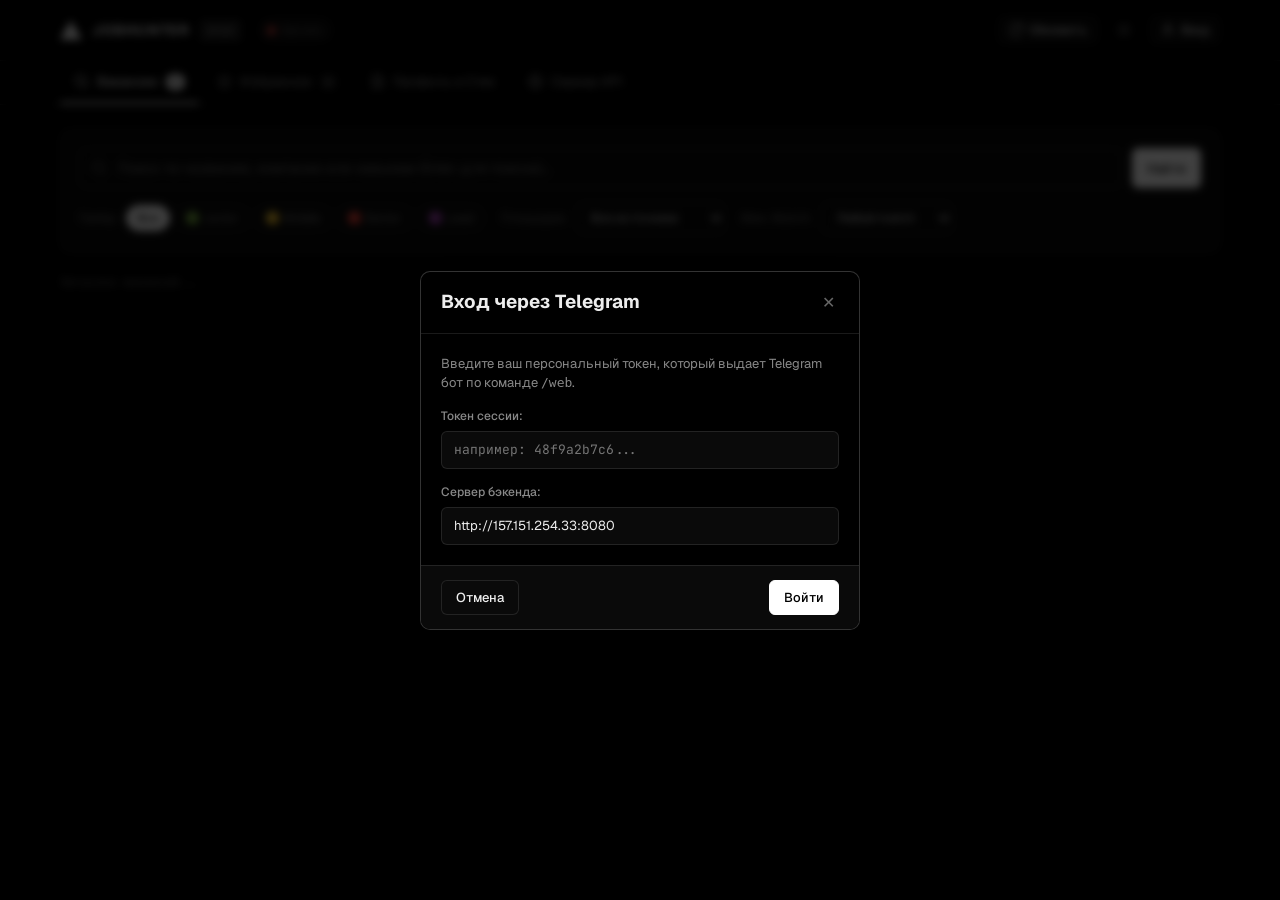
==== web/index.html @ cedbda29 "Initial commit: Golang Job Hunter bot and web interface" ====
<!DOCTYPE html>
<html lang="ru" class="dark">
<head>
  <meta charset="UTF-8">
  <meta name="viewport" content="width=device-width, initial-scale=1.0">
  <title>JobHunter // Autonomous AI Career Hunter</title>
  <link rel="preconnect" href="https://fonts.googleapis.com">
  <link rel="preconnect" href="https://fonts.gstatic.com" crossorigin>
  <link href="https://fonts.googleapis.com/css2?family=Geist:wght@300;400;500;600;700&family=JetBrains+Mono:wght@400;500&display=swap" rel="stylesheet">
  <link rel="stylesheet" href="style.css">
</head>
<body>
  <div id="app">
    <!-- Top Minimalist Vercel-Style Navbar -->
    <header class="navbar">
      <div class="nav-container">
        <div class="nav-brand">
          <svg class="brand-logo" width="22" height="22" viewBox="0 0 76 65" fill="currentColor">
            <path d="M37.5274 0L75.0548 65H0L37.5274 0Z" />
          </svg>
          <span class="brand-title">JOBHUNTER</span>
          <span class="brand-badge">AI 2.0</span>
          <div class="server-status" id="serverStatusBadge" title="Статус сервера бэкенда">
            <span class="status-dot"></span>
            <span class="status-text" id="serverStatusText">157.151.254.33</span>
          </div>
        </div>

        <div class="nav-controls">
          <!-- Active Stack & Grade Indicators -->
          <div class="user-meta" id="navUserMeta" style="display: none;">
            <div class="chip chip-stack" id="navStackBadge" title="Текущий стек поиска">
              <span class="chip-icon">🎯</span>
              <span id="navStackText">Golang</span>
            </div>
            <div class="chip chip-grade" id="navGradeBadge" title="Ваш грейд">
              <span id="navGradeText">Junior</span>
            </div>
          </div>

          <!-- Sweep/Refresh Button -->
          <button class="btn btn-secondary btn-sm" id="btnRefreshJobs" title="Собрать свежие вакансии со всех площадок">
            <svg width="14" height="14" viewBox="0 0 24 24" fill="none" stroke="currentColor" stroke-width="2">
              <path d="M21.5 2v6h-6M21.34 15.57a10 10 0 1 1-.57-8.38l5.67-5.67"/>
            </svg>
            <span class="btn-text">Обновить</span>
          </button>

          <!-- Theme Toggle -->
          <button class="btn btn-ghost btn-icon" id="themeToggle" title="Сменить тему">
            <svg class="icon-sun" width="16" height="16" viewBox="0 0 24 24" fill="none" stroke="currentColor" stroke-width="2">
              <circle cx="12" cy="12" r="5"></circle>
              <line x1="12" y1="1" x2="12" y2="3"></line>
              <line x1="12" y1="21" x2="12" y2="23"></line>
              <line x1="4.22" y1="4.22" x2="5.64" y2="5.64"></line>
              <line x1="18.36" y1="18.36" x2="19.78" y2="19.78"></line>
              <line x1="1" y1="12" x2="3" y2="12"></line>
              <line x1="21" y1="12" x2="23" y2="12"></line>
              <line x1="4.22" y1="19.78" x2="5.64" y2="18.36"></line>
              <line x1="18.36" y1="5.64" x2="19.78" y2="4.22"></line>
            </svg>
            <svg class="icon-moon" width="16" height="16" viewBox="0 0 24 24" fill="none" stroke="currentColor" stroke-width="2">
              <path d="M21 12.79A9 9 0 1 1 11.21 3 7 7 0 0 0 21 12.79z"></path>
            </svg>
          </button>

          <!-- Auth Button -->
          <button class="btn btn-secondary btn-sm" id="btnAuthModal">
            <svg width="14" height="14" viewBox="0 0 24 24" fill="none" stroke="currentColor" stroke-width="2">
              <path d="M20 21v-2a4 4 0 0 0-4-4H8a4 4 0 0 0-4 4v2"></path>
              <circle cx="12" cy="7" r="4"></circle>
            </svg>
            <span id="authBtnLabel">Вход</span>
          </button>
        </div>
      </div>
    </header>

    <!-- Sub-Nav Tabs Bar -->
    <div class="tabs-bar">
      <div class="tabs-container">
        <button class="tab-item active" data-tab="vacancies">
          <svg width="15" height="15" viewBox="0 0 24 24" fill="none" stroke="currentColor" stroke-width="2">
            <circle cx="11" cy="11" r="8"></circle>
            <line x1="21" y1="21" x2="16.65" y2="16.65"></line>
          </svg>
          <span>Вакансии</span>
          <span class="tab-badge" id="tabVacanciesCount">0</span>
        </button>

        <button class="tab-item" data-tab="favorites">
          <svg width="15" height="15" viewBox="0 0 24 24" fill="none" stroke="currentColor" stroke-width="2">
            <polygon points="12 2 15.09 8.26 22 9.27 17 14.14 18.18 21.02 12 17.77 5.82 21.02 7 14.14 2 9.27 8.91 8.26 12 2"></polygon>
          </svg>
          <span>Избранное</span>
          <span class="tab-badge" id="tabFavoritesCount">0</span>
        </button>

        <button class="tab-item" data-tab="profile">
          <svg width="15" height="15" viewBox="0 0 24 24" fill="none" stroke="currentColor" stroke-width="2">
            <path d="M14 2H6a2 2 0 0 0-2 2v16a2 2 0 0 0 2 2h12a2 2 0 0 0 2-2V8z"></path>
            <polyline points="14 2 14 8 20 8"></polyline>
            <line x1="16" y1="13" x2="8" y2="13"></line>
            <line x1="16" y1="17" x2="8" y2="17"></line>
            <polyline points="10 9 9 9 8 9"></polyline>
          </svg>
          <span>Профиль и Стек</span>
        </button>

        <button class="tab-item" data-tab="settings">
          <svg width="15" height="15" viewBox="0 0 24 24" fill="none" stroke="currentColor" stroke-width="2">
            <circle cx="12" cy="12" r="3"></circle>
            <path d="M19.4 15a1.65 1.65 0 0 0 .33 1.82l.06.06a2 2 0 0 1 0 2.83 2 2 0 0 1-2.83 0l-.06-.06a1.65 1.65 0 0 0-1.82-.33 1.65 1.65 0 0 0-1 1.51V21a2 2 0 0 1-2 2 2 2 0 0 1-2-2v-.09A1.65 1.65 0 0 0 9 19.4a1.65 1.65 0 0 0-1.82.33l-.06.06a2 2 0 0 1-2.83 0 2 2 0 0 1 0-2.83l.06-.06a1.65 1.65 0 0 0 .33-1.82 1.65 1.65 0 0 0-1.51-1H3a2 2 0 0 1-2-2 2 2 0 0 1 2-2h.09A1.65 1.65 0 0 0 4.6 9a1.65 1.65 0 0 0-.33-1.82l-.06-.06a2 2 0 0 1 0-2.83 2 2 0 0 1 2.83 0l.06.06a1.65 1.65 0 0 0 1.82.33H9a1.65 1.65 0 0 0 1-1.51V3a2 2 0 0 1 2-2 2 2 0 0 1 2 2v.09a1.65 1.65 0 0 0 1 1.51 1.65 1.65 0 0 0 1.82-.33l.06-.06a2 2 0 0 1 2.83 0 2 2 0 0 1 0 2.83l-.06.06a1.65 1.65 0 0 0-.33 1.82V9a1.65 1.65 0 0 0 1.51 1H21a2 2 0 0 1 2 2 2 2 0 0 1-2 2h-.09a1.65 1.65 0 0 0-1.51 1z"></path>
          </svg>
          <span>Сервер API</span>
        </button>
      </div>
    </div>

    <!-- Main Content Area -->
    <main class="main-content">
      <!-- 1. TAB: VACANCIES -->
      <section id="tab-vacancies" class="tab-pane active">
        <!-- Filter Toolbar -->
        <div class="filter-card">
          <div class="search-row">
            <div class="search-input-wrapper">
              <svg class="search-icon" width="16" height="16" viewBox="0 0 24 24" fill="none" stroke="currentColor" stroke-width="2">
                <circle cx="11" cy="11" r="8"></circle>
                <line x1="21" y1="21" x2="16.65" y2="16.65"></line>
              </svg>
              <input type="text" id="searchInput" class="search-input" placeholder="Поиск по названию, компании или навыкам (Enter для поиска)..." autocomplete="off">
              <button id="btnClearSearch" class="btn-clear-search" style="display: none;">✕</button>
            </div>
            <button id="btnSearchSubmit" class="btn btn-primary">Найти</button>
          </div>

          <div class="filter-row">
            <!-- Grade Pill Filters -->
            <div class="filter-group">
              <label class="filter-label">Грейд:</label>
              <div class="pill-group" id="gradePills">
                <button class="pill active" data-grade="">Все</button>
                <button class="pill" data-grade="Junior">🟢 Junior</button>
                <button class="pill" data-grade="Middle">🟡 Middle</button>
                <button class="pill" data-grade="Senior">🔴 Senior</button>
                <button class="pill" data-grade="Lead">🟣 Lead</button>
              </div>
            </div>

            <!-- Source Filter -->
            <div class="filter-group">
              <label class="filter-label">Площадка:</label>
              <select id="sourceSelect" class="select-control">
                <option value="">Все источники</option>
                <option value="hh.ru">HeadHunter (hh.ru)</option>
                <option value="career.habr.com">Хабр Карьера</option>
                <option value="HireHi.ru">HireHi</option>
                <option value="rabota.by">rabota.by</option>
                <option value="Telegram Channels">Telegram-каналы</option>
              </select>
            </div>

            <!-- Min Match Filter -->
            <div class="filter-group">
              <label class="filter-label">Мин. Match:</label>
              <select id="minMatchSelect" class="select-control">
                <option value="0">Любой match</option>
                <option value="50">50% и выше</option>
                <option value="70">70% и выше</option>
                <option value="85">85% и выше 🔥</option>
              </select>
            </div>
          </div>
        </div>

        <!-- Vacancies List Header -->
        <div class="list-meta">
          <span id="vacanciesStatsText" class="meta-stats">Загрузка вакансий...</span>
          <div class="pagination-inline" id="paginationTop"></div>
        </div>

        <!-- Vacancies Container -->
        <div id="vacanciesGrid" class="cards-grid">
          <!-- Populated by JavaScript -->
        </div>

        <!-- Loading State -->
        <div id="vacanciesLoading" class="loading-state" style="display: none;">
          <div class="spinner"></div>
          <p>Поиск и ранжирование вакансий через ИИ...</p>
        </div>

        <!-- Empty State -->
        <div id="vacanciesEmpty" class="empty-state" style="display: none;">
          <div class="empty-icon">🔍</div>
          <h3>Вакансий не найдено</h3>
          <p>Попробуйте сбросить фильтры или нажмите <b>«Обновить»</b> в шапке для запуска сбора с площадок.</p>
        </div>

        <!-- Pagination Bottom -->
        <div class="pagination-footer" id="paginationBottom" style="display: none;">
          <button class="btn btn-secondary btn-sm" id="btnPrevPage">← Назад</button>
          <span class="page-indicator" id="pageIndicator">Страница 1</span>
          <button class="btn btn-secondary btn-sm" id="btnNextPage">Вперед →</button>
        </div>
      </section>

      <!-- 2. TAB: FAVORITES -->
      <section id="tab-favorites" class="tab-pane">
        <div class="section-header">
          <h2>⭐ Избранные вакансии</h2>
          <p class="section-desc">Сохраненные предложения. Вы можете в 1 клик сгенерировать сопроводительное письмо и подготовить отклик.</p>
        </div>

        <div id="favoritesGrid" class="cards-grid">
          <!-- Populated by JavaScript -->
        </div>

        <div id="favoritesEmpty" class="empty-state" style="display: none;">
          <div class="empty-icon">⭐</div>
          <h3>В избранном пока пусто</h3>
          <p>Нажимайте кнопку со звездочкой на карточках вакансий, чтобы сохранить их сюда.</p>
        </div>
      </section>

      <!-- 3. TAB: PROFILE & STACK -->
      <section id="tab-profile" class="tab-pane">
        <div class="section-header">
          <h2>🎯 Настройки поиска и Профиль</h2>
          <p class="section-desc">Настройте свой целевой стек технологий и грейд. Поиск на HeadHunter, Хабре и в Telegram будет подстраиваться под ваш выбор.</p>
        </div>

        <div class="profile-grid">
          <!-- Target Stack Card -->
          <div class="settings-card">
            <div class="card-header">
              <span class="card-icon">🎯</span>
              <div>
                <h3>Целевой стек / Направление</h3>
                <p>Выберите технологию для автоматического поиска и парсинга</p>
              </div>
            </div>

            <div class="stack-selector" id="stackOptions">
              <button class="btn-stack" data-stack="Golang">🐹 Golang</button>
              <button class="btn-stack" data-stack="Python">🐍 Python</button>
              <button class="btn-stack" data-stack="Frontend">⚛️ Frontend</button>
              <button class="btn-stack" data-stack="Java">☕ Java</button>
              <button class="btn-stack" data-stack="DevOps">⚙️ DevOps</button>
              <button class="btn-stack" data-stack="Rust">🦀 Rust</button>
            </div>

            <div class="custom-stack-form">
              <label class="form-label">Или укажите свой стек вручную:</label>
              <div class="input-inline">
                <input type="text" id="customStackInput" class="form-input" placeholder="например: Flutter Dart, C++ Unreal, QA Automation">
                <button id="btnSaveCustomStack" class="btn btn-primary">Сохранить</button>
              </div>
            </div>
          </div>

          <!-- Seniority Grade Card -->
          <div class="settings-card">
            <div class="card-header">
              <span class="card-icon">⚡</span>
              <div>
                <h3>Ваш грейд (Уровень)</h3>
                <p>Используется для умного скоринга и отсева завышенных требований</p>
              </div>
            </div>

            <div class="grade-selector" id="gradeOptions">
              <button class="btn-grade" data-grade="Junior">
                <span class="grade-badge-dot dot-junior"></span>
                <span class="grade-title">Junior</span>
                <span class="grade-desc">0-1.5 года опыта</span>
              </button>
              <button class="btn-grade" data-grade="Middle">
                <span class="grade-badge-dot dot-middle"></span>
                <span class="grade-title">Middle</span>
                <span class="grade-desc">2-4 года опыта</span>
              </button>
              <button class="btn-grade" data-grade="Senior">
                <span class="grade-badge-dot dot-senior"></span>
                <span class="grade-title">Senior</span>
                <span class="grade-desc">5+ лет опыта</span>
              </button>
              <button class="btn-grade" data-grade="Lead">
                <span class="grade-badge-dot dot-lead"></span>
                <span class="grade-title">Lead / Teamlead</span>
                <span class="grade-desc">Управление командой</span>
              </button>
            </div>
          </div>

          <!-- Continuous Background Search Card -->
          <div class="settings-card full-width">
            <div class="card-header">
              <span class="card-icon">🔄</span>
              <div>
                <h3>Постоянный фоновый поиск вакансий</h3>
                <p>Автоматический мониторинг площадок каждые 15 минут с уведомлениями в Telegram</p>
              </div>
            </div>

            <div class="polling-toggle-box">
              <div class="polling-info">
                <span class="polling-status-label" id="pollingStatusLabel">Текущий статус: <b>Выключен</b></span>
                <span class="form-help">Сервер будет периодически сканировать HH, Хабр, HireHi и Telegram под ваш стек.</span>
              </div>
              <button id="btnTogglePolling" class="btn btn-secondary">
                ▶️ Включить постоянный поиск
              </button>
            </div>
          </div>

          <!-- Parsed Skills & Resume Summary Card -->
          <div class="settings-card full-width">
            <div class="card-header">
              <span class="card-icon">📄</span>
              <div>
                <h3>Резюме и Распознанные навыки</h3>
                <p>Данные, проанализированные Gemini ИИ на основе вашего файла</p>
              </div>
            </div>

            <div id="skillsCloud" class="skills-cloud">
              <span class="empty-hint">Навыки загружаются...</span>
            </div>

            <div class="summary-box">
              <label class="form-label">Сводка профиля (AI Summary):</label>
              <div id="resumeSummaryText" class="summary-content">
                Резюме загружается из Telegram бота...
              </div>
            </div>
          </div>
        </div>
      </section>

      <!-- 4. TAB: SETTINGS & SERVER CONFIG -->
      <section id="tab-settings" class="tab-pane">
        <div class="section-header">
          <h2>⚙️ Настройки подключения к бэкенду</h2>
          <p class="section-desc">Веб-интерфейс работает полностью автономно (на GitHub Pages или локально) и подключается к вашему серверу через REST API.</p>
        </div>

        <div class="settings-card max-width-card">
          <div class="form-group">
            <label class="form-label" for="serverUrlInput">Адрес REST API сервера:</label>
            <input type="text" id="serverUrlInput" class="form-input" placeholder="http://157.151.254.33:8080">
            <span class="form-help">IP-адрес или домен вашего удаленного сервера с портом 8080.</span>
          </div>

          <div class="form-group">
            <label class="form-label" for="tokenInput">Ваш токен авторизации:</label>
            <div class="input-inline">
              <input type="text" id="tokenInput" class="form-input font-mono" placeholder="48-значный токен из Telegram бота">
              <button id="btnSaveConfig" class="btn btn-primary">Сохранить</button>
            </div>
            <span class="form-help">Получите токен в Telegram боте: отправьте команду <code>/web</code> или нажмите кнопку <b>«🌐 Веб-интерфейс»</b>.</span>
          </div>

          <div class="form-group">
            <button id="btnTestConnection" class="btn btn-secondary">
              <svg width="14" height="14" viewBox="0 0 24 24" fill="none" stroke="currentColor" stroke-width="2">
                <polyline points="22 12 18 12 15 21 9 3 6 12 2 12"></polyline>
              </svg>
              Проверить связь с сервером
            </button>
            <span id="testConnectionResult" class="connection-result"></span>
          </div>

          <hr class="divider">

          <div class="info-callout">
            <h4>💡 Как опубликовать на GitHub Pages:</h4>
            <ol>
              <li>Загрузите файлы из папки <code>web/</code> в ваш репозиторий на GitHub.</li>
              <li>Перейдите в <b>Settings &gt; Pages</b> и выберите ветку <code>main</code> (или <code>gh-pages</code>).</li>
              <li>Откройте ссылку вида <code>https://ваше-имя.github.io/JobParser?token=ВАШ_ТОКЕН</code>.</li>
            </ol>
          </div>
        </div>
      </section>
    </main>

    <!-- Modal: Cover Letter Viewer / Generator -->
    <div id="modalCoverLetter" class="modal-backdrop" style="display: none;">
      <div class="modal-card">
        <div class="modal-header">
          <div class="modal-title-group">
            <span class="modal-badge">Gemini AI</span>
            <h3 id="clModalJobTitle">Сопроводительное письмо</h3>
            <span id="clModalCompany" class="modal-sub"></span>
          </div>
          <button class="modal-close" id="btnCloseClModal">✕</button>
        </div>

        <div class="modal-body">
          <div id="clLoading" class="loading-state" style="display: none;">
            <div class="spinner"></div>
            <p>Генерация индивидуального сопроводительного письма под вакансию...</p>
          </div>

          <div id="clContentWrapper">
            <div class="copy-notice">
              <span>Письмо готово к копированию. Никаких шаблонных приписок и фраз «сгенерировано ИИ».</span>
            </div>
            <textarea id="clTextArea" class="cl-textarea" rows="12" spellcheck="false"></textarea>
          </div>
        </div>

        <div class="modal-footer">
          <button id="btnRegenCL" class="btn btn-secondary">
            <svg width="14" height="14" viewBox="0 0 24 24" fill="none" stroke="currentColor" stroke-width="2">
              <path d="M21.5 2v6h-6M21.34 15.57a10 10 0 1 1-.57-8.38l5.67-5.67"/>
            </svg>
            Перегенерировать
          </button>
          <div class="footer-actions-right">
            <button id="btnCopyCL" class="btn btn-primary">
              <svg width="14" height="14" viewBox="0 0 24 24" fill="none" stroke="currentColor" stroke-width="2">
                <rect x="9" y="9" width="13" height="13" rx="2" ry="2"></rect>
                <path d="M5 15H4a2 2 0 0 1-2-2V4a2 2 0 0 1 2-2h9a2 2 0 0 1 2 2v1"></path>
              </svg>
              Скопировать в буфер
            </button>
            <button id="btnApplyWithCL" class="btn btn-accent">
              🚀 Откликнуться
            </button>
          </div>
        </div>
      </div>
    </div>

    <!-- Modal: Telegram Auth / Login -->
    <div id="modalAuth" class="modal-backdrop" style="display: none;">
      <div class="modal-card modal-sm">
        <div class="modal-header">
          <h3>Вход через Telegram</h3>
          <button class="modal-close" id="btnCloseAuthModal">✕</button>
        </div>
        <div class="modal-body">
          <p class="auth-modal-intro">
            Введите ваш персональный токен, который выдает Telegram бот по команде <code>/web</code>.
          </p>

          <div class="form-group">
            <label class="form-label" for="loginTokenInput">Токен сессии:</label>
            <input type="text" id="loginTokenInput" class="form-input font-mono" placeholder="например: 48f9a2b7c6...">
          </div>

          <div class="form-group">
            <label class="form-label" for="loginServerInput">Сервер бэкенда:</label>
            <input type="text" id="loginServerInput" class="form-input" value="http://157.151.254.33:8080">
          </div>

          <div id="loginError" class="error-banner" style="display: none;"></div>
        </div>
        <div class="modal-footer">
          <button id="btnCancelLogin" class="btn btn-secondary">Отмена</button>
          <button id="btnSubmitLogin" class="btn btn-primary">Войти</button>
        </div>
      </div>
    </div>

    <!-- Global Toast Container -->
    <div id="toastContainer" class="toast-container"></div>
  </div>

  <script src="app.js"></script>
</body>
</html>
---- web/style.css ----
/* ==========================================================================
   Vercel-Inspired Minimalist Theme System
   ========================================================================== */
:root {
  --font-sans: 'Geist', -apple-system, BlinkMacSystemFont, 'Segoe UI', Roboto, Helvetica, Arial, sans-serif;
  --font-mono: 'JetBrains Mono', SFMono-Regular, Menlo, Monaco, Consolas, monospace;

  /* Transitions */
  --transition-fast: 0.15s ease;
  --transition-normal: 0.25s ease;
  --radius-sm: 4px;
  --radius-md: 6px;
  --radius-lg: 10px;
  --radius-full: 9999px;
}

/* Light Theme Variables */
html.light {
  --bg-primary: #ffffff;
  --bg-secondary: #fafafa;
  --bg-tertiary: #f2f2f2;
  --bg-card: #ffffff;
  --bg-hover: #f5f5f5;
  --bg-active: #ebebeb;
  
  --border-subtle: #eaeaea;
  --border-strong: #d1d1d1;

  --text-primary: #000000;
  --text-secondary: #666666;
  --text-muted: #888888;
  --text-inverse: #ffffff;

  --accent: #000000;
  --accent-hover: #333333;
  --accent-text: #ffffff;
  
  --badge-bg: #f0f0f0;
  --badge-text: #111111;

  --success: #0070f3;
  --success-bg: #e6f1ff;
  --warning: #f5a623;
  --danger: #e00;

  --shadow-sm: 0 1px 2px rgba(0,0,0,0.05);
  --shadow-md: 0 4px 12px rgba(0,0,0,0.08);
  --shadow-lg: 0 12px 28px rgba(0,0,0,0.12);

  --modal-backdrop: rgba(0, 0, 0, 0.4);
}

/* Dark Theme Variables (Default) */
html.dark {
  --bg-primary: #000000;
  --bg-secondary: #0a0a0a;
  --bg-tertiary: #141414;
  --bg-card: #0a0a0a;
  --bg-hover: #171717;
  --bg-active: #222222;

  --border-subtle: rgba(255, 255, 255, 0.1);
  --border-strong: rgba(255, 255, 255, 0.2);

  --text-primary: #ededed;
  --text-secondary: #888888;
  --text-muted: #666666;
  --text-inverse: #000000;

  --accent: #ffffff;
  --accent-hover: #cccccc;
  --accent-text: #000000;

  --badge-bg: #1a1a1a;
  --badge-text: #e0e0e0;

  --success: #3291ff;
  --success-bg: rgba(50, 145, 255, 0.12);
  --warning: #f5a623;
  --danger: #f85149;

  --shadow-sm: 0 1px 2px rgba(0,0,0,0.5);
  --shadow-md: 0 4px 14px rgba(0,0,0,0.6);
  --shadow-lg: 0 12px 32px rgba(0,0,0,0.8);

  --modal-backdrop: rgba(0, 0, 0, 0.75);
}

/* Base Styles */
* {
  box-sizing: border-box;
  margin: 0;
  padding: 0;
}

body {
  font-family: var(--font-sans);
  background-color: var(--bg-primary);
  color: var(--text-primary);
  line-height: 1.5;
  -webkit-font-smoothing: antialiased;
  -moz-osx-font-smoothing: grayscale;
  min-height: 100vh;
}

#app {
  display: flex;
  flex-direction: column;
  min-height: 100vh;
}

a {
  color: inherit;
  text-decoration: none;
}

button, input, select, textarea {
  font-family: inherit;
}

/* ==========================================================================
   Header Navbar
   ========================================================================== */
.navbar {
  position: sticky;
  top: 0;
  z-index: 50;
  background-color: var(--bg-primary);
  border-bottom: 1px solid var(--border-subtle);
  backdrop-filter: blur(8px);
}

.nav-container {
  max-width: 1200px;
  margin: 0 auto;
  padding: 0 20px;
  height: 60px;
  display: flex;
  align-items: center;
  justify-content: space-between;
}

.nav-brand {
  display: flex;
  align-items: center;
  gap: 10px;
}

.brand-logo {
  color: var(--text-primary);
}

.brand-title {
  font-weight: 700;
  font-size: 14px;
  letter-spacing: 0.08em;
}

.brand-badge {
  font-size: 10px;
  font-weight: 600;
  text-transform: uppercase;
  background: var(--badge-bg);
  color: var(--text-secondary);
  padding: 2px 6px;
  border-radius: var(--radius-sm);
  border: 1px solid var(--border-subtle);
}

.server-status {
  display: flex;
  align-items: center;
  gap: 6px;
  padding: 3px 8px;
  border-radius: var(--radius-full);
  background: var(--bg-secondary);
  border: 1px solid var(--border-subtle);
  font-size: 11px;
  color: var(--text-muted);
  font-family: var(--font-mono);
  margin-left: 8px;
}

.status-dot {
  width: 7px;
  height: 7px;
  border-radius: 50%;
  background-color: #22c55e;
  box-shadow: 0 0 6px rgba(34, 197, 94, 0.6);
}

.server-status.offline .status-dot {
  background-color: var(--danger);
  box-shadow: 0 0 6px rgba(239, 68, 68, 0.6);
}

.nav-controls {
  display: flex;
  align-items: center;
  gap: 10px;
}

.user-meta {
  display: flex;
  align-items: center;
  gap: 8px;
}

.chip {
  display: inline-flex;
  align-items: center;
  gap: 5px;
  font-size: 12px;
  font-weight: 500;
  padding: 3px 10px;
  border-radius: var(--radius-full);
  border: 1px solid var(--border-subtle);
  background: var(--bg-secondary);
  color: var(--text-primary);
}

.chip-stack {
  color: #38bdf8;
  border-color: rgba(56, 189, 248, 0.3);
  background: rgba(56, 189, 248, 0.08);
}

.chip-grade {
  color: #4ade80;
  border-color: rgba(74, 222, 128, 0.3);
  background: rgba(74, 222, 128, 0.08);
}

/* ==========================================================================
   Tabs Bar
   ========================================================================== */
.tabs-bar {
  background: var(--bg-primary);
  border-bottom: 1px solid var(--border-subtle);
  position: sticky;
  top: 60px;
  z-index: 40;
}

.tabs-container {
  max-width: 1200px;
  margin: 0 auto;
  padding: 0 20px;
  display: flex;
  gap: 4px;
  overflow-x: auto;
}

.tab-item {
  display: flex;
  align-items: center;
  gap: 8px;
  padding: 12px 14px;
  background: transparent;
  border: none;
  border-bottom: 2px solid transparent;
  font-size: 13px;
  font-weight: 500;
  color: var(--text-secondary);
  cursor: pointer;
  transition: all var(--transition-fast);
  white-space: nowrap;
}

.tab-item:hover {
  color: var(--text-primary);
}

.tab-item.active {
  color: var(--text-primary);
  border-bottom-color: var(--accent);
}

.tab-badge {
  font-size: 11px;
  background: var(--bg-tertiary);
  color: var(--text-secondary);
  padding: 1px 6px;
  border-radius: var(--radius-full);
  font-family: var(--font-mono);
}

.tab-item.active .tab-badge {
  background: var(--accent);
  color: var(--accent-text);
}

/* ==========================================================================
   Main Content Layout
   ========================================================================== */
.main-content {
  max-width: 1200px;
  margin: 0 auto;
  padding: 24px 20px 60px;
  width: 100%;
  flex: 1;
}

.tab-pane {
  display: none;
}

.tab-pane.active {
  display: block;
  animation: fadeIn 0.2s ease-in-out;
}

@keyframes fadeIn {
  from { opacity: 0; transform: translateY(4px); }
  to { opacity: 1; transform: translateY(0); }
}

.section-header {
  margin-bottom: 24px;
}

.section-header h2 {
  font-size: 20px;
  font-weight: 600;
  margin-bottom: 6px;
}

.section-desc {
  font-size: 13px;
  color: var(--text-secondary);
}

/* ==========================================================================
   Buttons & Controls
   ========================================================================== */
.btn {
  display: inline-flex;
  align-items: center;
  justify-content: center;
  gap: 6px;
  padding: 8px 14px;
  font-size: 13px;
  font-weight: 500;
  border-radius: var(--radius-md);
  border: 1px solid transparent;
  cursor: pointer;
  transition: all var(--transition-fast);
  white-space: nowrap;
}

.btn-sm {
  padding: 5px 10px;
  font-size: 12px;
}

.btn-primary {
  background: var(--accent);
  color: var(--accent-text);
  border-color: var(--accent);
}

.btn-primary:hover {
  background: var(--accent-hover);
  border-color: var(--accent-hover);
}

.btn-secondary {
  background: var(--bg-secondary);
  color: var(--text-primary);
  border-color: var(--border-subtle);
}

.btn-secondary:hover {
  background: var(--bg-hover);
  border-color: var(--border-strong);
}

.btn-ghost {
  background: transparent;
  color: var(--text-secondary);
  border-color: transparent;
}

.btn-ghost:hover {
  color: var(--text-primary);
  background: var(--bg-hover);
}

.btn-accent {
  background: #2563eb;
  color: #ffffff;
  border-color: #2563eb;
}

.btn-accent:hover {
  background: #1d4ed8;
}

.btn-icon {
  width: 32px;
  height: 32px;
  padding: 0;
  border-radius: var(--radius-md);
}

/* Theme Icons Visibility */
html.dark .icon-sun { display: block; }
html.dark .icon-moon { display: none; }
html.light .icon-sun { display: none; }
html.light .icon-moon { display: block; }

/* ==========================================================================
   Filter Toolbar
   ========================================================================== */
.filter-card {
  background: var(--bg-card);
  border: 1px solid var(--border-subtle);
  border-radius: var(--radius-lg);
  padding: 18px;
  margin-bottom: 20px;
  display: flex;
  flex-direction: column;
  gap: 14px;
}

.search-row {
  display: flex;
  gap: 10px;
}

.search-input-wrapper {
  position: relative;
  flex: 1;
  display: flex;
  align-items: center;
}

.search-icon {
  position: absolute;
  left: 12px;
  color: var(--text-muted);
  pointer-events: none;
}

.search-input {
  width: 100%;
  height: 40px;
  padding: 0 36px 0 38px;
  background: var(--bg-secondary);
  border: 1px solid var(--border-subtle);
  border-radius: var(--radius-md);
  color: var(--text-primary);
  font-size: 14px;
  transition: border-color var(--transition-fast);
}

.search-input:focus {
  outline: none;
  border-color: var(--accent);
}

.btn-clear-search {
  position: absolute;
  right: 12px;
  background: none;
  border: none;
  color: var(--text-muted);
  cursor: pointer;
  font-size: 14px;
}

.filter-row {
  display: flex;
  flex-wrap: wrap;
  align-items: center;
  gap: 16px;
}

.filter-group {
  display: flex;
  align-items: center;
  gap: 8px;
}

.filter-label {
  font-size: 12px;
  font-weight: 500;
  color: var(--text-muted);
}

.pill-group {
  display: flex;
  gap: 4px;
  flex-wrap: wrap;
}

.pill {
  padding: 4px 10px;
  font-size: 12px;
  background: var(--bg-secondary);
  color: var(--text-secondary);
  border: 1px solid var(--border-subtle);
  border-radius: var(--radius-full);
  cursor: pointer;
  transition: all var(--transition-fast);
}

.pill:hover {
  color: var(--text-primary);
  border-color: var(--border-strong);
}

.pill.active {
  background: var(--accent);
  color: var(--accent-text);
  border-color: var(--accent);
  font-weight: 500;
}

.select-control {
  height: 32px;
  padding: 0 10px;
  font-size: 12px;
  background: var(--bg-secondary);
  color: var(--text-primary);
  border: 1px solid var(--border-subtle);
  border-radius: var(--radius-md);
  cursor: pointer;
}

.select-control:focus {
  outline: none;
  border-color: var(--accent);
}

/* ==========================================================================
   List Meta & Pagination
   ========================================================================== */
.list-meta {
  display: flex;
  align-items: center;
  justify-content: space-between;
  margin-bottom: 16px;
  font-size: 12px;
  color: var(--text-muted);
}

.meta-stats {
  font-family: var(--font-mono);
}

.pagination-footer {
  display: flex;
  align-items: center;
  justify-content: center;
  gap: 14px;
  margin-top: 32px;
  padding-top: 20px;
  border-top: 1px solid var(--border-subtle);
}

.page-indicator {
  font-size: 13px;
  font-family: var(--font-mono);
  color: var(--text-secondary);
}

/* ==========================================================================
   Vacancy Cards Grid
   ========================================================================== */
.cards-grid {
  display: grid;
  grid-template-columns: 1fr;
  gap: 12px;
}

.vacancy-card {
  background: var(--bg-card);
  border: 1px solid var(--border-subtle);
  border-radius: var(--radius-lg);
  padding: 18px 20px;
  transition: all var(--transition-fast);
  position: relative;
  display: flex;
  flex-direction: column;
  gap: 12px;
}

.vacancy-card:hover {
  border-color: var(--border-strong);
  background: var(--bg-hover);
  transform: translateY(-1px);
  box-shadow: var(--shadow-sm);
}

.card-top {
  display: flex;
  align-items: flex-start;
  justify-content: space-between;
  gap: 14px;
}

.card-title-group {
  display: flex;
  flex-direction: column;
  gap: 4px;
}

.card-title-link {
  font-size: 16px;
  font-weight: 600;
  color: var(--text-primary);
  line-height: 1.3;
}

.card-title-link:hover {
  text-decoration: underline;
}

.card-subtitle {
  display: flex;
  align-items: center;
  gap: 8px;
  font-size: 13px;
  color: var(--text-secondary);
}

.card-company {
  font-weight: 500;
  color: var(--text-primary);
}

.card-badges {
  display: flex;
  align-items: center;
  gap: 6px;
  flex-shrink: 0;
}

.badge-match {
  font-family: var(--font-mono);
  font-size: 12px;
  font-weight: 700;
  padding: 3px 8px;
  border-radius: var(--radius-full);
  display: inline-flex;
  align-items: center;
  gap: 4px;
}

.match-high {
  background: rgba(34, 197, 94, 0.15);
  color: #22c55e;
  border: 1px solid rgba(34, 197, 94, 0.3);
}

.match-mid {
  background: rgba(245, 166, 35, 0.15);
  color: #f5a623;
  border: 1px solid rgba(245, 166, 35, 0.3);
}

.match-low {
  background: rgba(148, 163, 184, 0.15);
  color: #94a3b8;
  border: 1px solid rgba(148, 163, 184, 0.3);
}

.badge-grade {
  font-size: 11px;
  font-weight: 600;
  padding: 3px 8px;
  border-radius: var(--radius-sm);
  background: var(--bg-tertiary);
  border: 1px solid var(--border-subtle);
  color: var(--text-primary);
}

.grade-junior { color: #4ade80; border-color: rgba(74, 222, 128, 0.4); }
.grade-middle { color: #facc15; border-color: rgba(250, 204, 21, 0.4); }
.grade-senior { color: #f87171; border-color: rgba(248, 113, 113, 0.4); }
.grade-lead   { color: #c084fc; border-color: rgba(192, 132, 252, 0.4); }

.badge-source {
  font-size: 11px;
  color: var(--text-muted);
  background: var(--bg-secondary);
  padding: 2px 6px;
  border-radius: var(--radius-sm);
  border: 1px solid var(--border-subtle);
}

.card-details {
  display: flex;
  flex-wrap: wrap;
  align-items: center;
  gap: 16px;
  font-size: 13px;
  color: var(--text-secondary);
}

.card-salary {
  font-weight: 600;
  color: #10b981;
}

.card-location {
  display: flex;
  align-items: center;
  gap: 4px;
}

.card-analysis {
  background: var(--bg-secondary);
  border-left: 2px solid var(--border-strong);
  padding: 8px 12px;
  border-radius: 0 var(--radius-sm) var(--radius-sm) 0;
  font-size: 12px;
  color: var(--text-secondary);
  line-height: 1.4;
}

.card-actions {
  display: flex;
  align-items: center;
  justify-content: space-between;
  gap: 10px;
  margin-top: 4px;
  padding-top: 10px;
  border-top: 1px solid var(--border-subtle);
}

.card-actions-left, .card-actions-right {
  display: flex;
  align-items: center;
  gap: 8px;
}

.btn-star.favorited {
  color: #f59e0b;
  border-color: rgba(245, 158, 11, 0.4);
  background: rgba(245, 158, 11, 0.1);
}

/* ==========================================================================
   Profile & Settings Cards
   ========================================================================== */
.profile-grid {
  display: grid;
  grid-template-columns: 1fr 1fr;
  gap: 20px;
}

@media (max-width: 768px) {
  .profile-grid {
    grid-template-columns: 1fr;
  }
}

.settings-card {
  background: var(--bg-card);
  border: 1px solid var(--border-subtle);
  border-radius: var(--radius-lg);
  padding: 24px;
  display: flex;
  flex-direction: column;
  gap: 18px;
}

.full-width {
  grid-column: 1 / -1;
}

.max-width-card {
  max-width: 680px;
}

.card-header {
  display: flex;
  align-items: flex-start;
  gap: 12px;
}

.card-icon {
  font-size: 24px;
}

.card-header h3 {
  font-size: 16px;
  font-weight: 600;
}

.card-header p {
  font-size: 12px;
  color: var(--text-secondary);
}

.stack-selector {
  display: grid;
  grid-template-columns: repeat(auto-fit, minmax(110px, 1fr));
  gap: 8px;
}

.btn-stack {
  padding: 10px 12px;
  border-radius: var(--radius-md);
  border: 1px solid var(--border-subtle);
  background: var(--bg-secondary);
  color: var(--text-primary);
  font-size: 13px;
  font-weight: 500;
  cursor: pointer;
  transition: all var(--transition-fast);
  text-align: center;
}

.btn-stack:hover {
  border-color: var(--border-strong);
  background: var(--bg-hover);
}

.btn-stack.active {
  background: var(--accent);
  color: var(--accent-text);
  border-color: var(--accent);
}

.custom-stack-form {
  display: flex;
  flex-direction: column;
  gap: 6px;
}

.form-label {
  font-size: 12px;
  font-weight: 500;
  color: var(--text-secondary);
}

.form-input {
  width: 100%;
  height: 38px;
  padding: 0 12px;
  border-radius: var(--radius-md);
  border: 1px solid var(--border-subtle);
  background: var(--bg-secondary);
  color: var(--text-primary);
  font-size: 13px;
  transition: border-color var(--transition-fast);
}

.form-input:focus {
  outline: none;
  border-color: var(--accent);
}

.font-mono {
  font-family: var(--font-mono);
}

.input-inline {
  display: flex;
  gap: 8px;
}

.form-help {
  font-size: 11px;
  color: var(--text-muted);
}

.form-group {
  display: flex;
  flex-direction: column;
  gap: 6px;
}

.polling-toggle-box {
  display: flex;
  align-items: center;
  justify-content: space-between;
  gap: 16px;
  background: var(--bg-secondary);
  border: 1px solid var(--border-subtle);
  border-radius: var(--radius-md);
  padding: 16px;
}

.polling-info {
  display: flex;
  flex-direction: column;
  gap: 4px;
}

.polling-status-label {
  font-size: 13px;
  font-weight: 500;
  color: var(--text-primary);
}

.grade-selector {
  display: grid;
  grid-template-columns: 1fr 1fr;
  gap: 8px;
}

.btn-grade {
  display: flex;
  flex-direction: column;
  align-items: flex-start;
  padding: 12px;
  border-radius: var(--radius-md);
  border: 1px solid var(--border-subtle);
  background: var(--bg-secondary);
  cursor: pointer;
  transition: all var(--transition-fast);
  position: relative;
}

.btn-grade:hover {
  border-color: var(--border-strong);
  background: var(--bg-hover);
}

.btn-grade.active {
  border-color: var(--accent);
  background: var(--bg-active);
}

.grade-title {
  font-size: 14px;
  font-weight: 600;
  color: var(--text-primary);
}

.grade-desc {
  font-size: 11px;
  color: var(--text-muted);
  margin-top: 2px;
}

.skills-cloud {
  display: flex;
  flex-wrap: wrap;
  gap: 6px;
}

.skill-tag {
  font-size: 12px;
  padding: 4px 10px;
  border-radius: var(--radius-full);
  background: var(--bg-secondary);
  border: 1px solid var(--border-subtle);
  color: var(--text-primary);
  font-family: var(--font-mono);
}

.summary-box {
  display: flex;
  flex-direction: column;
  gap: 6px;
}

.summary-content {
  background: var(--bg-secondary);
  border: 1px solid var(--border-subtle);
  border-radius: var(--radius-md);
  padding: 14px;
  font-size: 13px;
  color: var(--text-secondary);
  line-height: 1.6;
  white-space: pre-wrap;
}

.divider {
  border: none;
  border-top: 1px solid var(--border-subtle);
  margin: 8px 0;
}

.info-callout {
  background: var(--bg-secondary);
  border-radius: var(--radius-md);
  padding: 14px 16px;
  border-left: 3px solid var(--accent);
}

.info-callout h4 {
  font-size: 13px;
  font-weight: 600;
  margin-bottom: 8px;
}

.info-callout ol {
  padding-left: 20px;
  font-size: 12px;
  color: var(--text-secondary);
  line-height: 1.6;
}

.info-callout code {
  font-family: var(--font-mono);
  background: var(--bg-tertiary);
  padding: 2px 4px;
  border-radius: var(--radius-sm);
  color: var(--text-primary);
}

.connection-result {
  font-size: 12px;
  font-family: var(--font-mono);
  margin-left: 10px;
}

/* ==========================================================================
   Modals
   ========================================================================== */
.modal-backdrop {
  position: fixed;
  inset: 0;
  background: var(--modal-backdrop);
  backdrop-filter: blur(4px);
  z-index: 100;
  display: flex;
  align-items: center;
  justify-content: center;
  padding: 20px;
  animation: fadeIn 0.15s ease-out;
}

.modal-card {
  background: var(--bg-primary);
  border: 1px solid var(--border-strong);
  border-radius: var(--radius-lg);
  width: 100%;
  max-width: 680px;
  max-height: 90vh;
  display: flex;
  flex-direction: column;
  box-shadow: var(--shadow-lg);
  overflow: hidden;
}

.modal-sm {
  max-width: 440px;
}

.modal-header {
  padding: 16px 20px;
  border-bottom: 1px solid var(--border-subtle);
  display: flex;
  align-items: flex-start;
  justify-content: space-between;
}

.modal-title-group {
  display: flex;
  flex-direction: column;
  gap: 2px;
}

.modal-title-group h3 {
  font-size: 16px;
  font-weight: 600;
}

.modal-badge {
  font-size: 10px;
  font-weight: 700;
  text-transform: uppercase;
  color: #38bdf8;
  letter-spacing: 0.05em;
}

.modal-sub {
  font-size: 12px;
  color: var(--text-secondary);
}

.modal-close {
  background: none;
  border: none;
  color: var(--text-muted);
  font-size: 16px;
  cursor: pointer;
  padding: 4px;
}

.modal-close:hover {
  color: var(--text-primary);
}

.modal-body {
  padding: 20px;
  overflow-y: auto;
  flex: 1;
  display: flex;
  flex-direction: column;
  gap: 14px;
}

.modal-footer {
  padding: 14px 20px;
  border-top: 1px solid var(--border-subtle);
  display: flex;
  align-items: center;
  justify-content: space-between;
  background: var(--bg-secondary);
}

.footer-actions-right {
  display: flex;
  gap: 8px;
}

.cl-textarea {
  width: 100%;
  background: var(--bg-secondary);
  color: var(--text-primary);
  border: 1px solid var(--border-subtle);
  border-radius: var(--radius-md);
  padding: 12px 14px;
  font-size: 13px;
  line-height: 1.6;
  resize: vertical;
}

.cl-textarea:focus {
  outline: none;
  border-color: var(--accent);
}

.copy-notice {
  font-size: 11px;
  color: var(--text-muted);
  display: flex;
  align-items: center;
  gap: 6px;
}

.auth-modal-intro {
  font-size: 13px;
  color: var(--text-secondary);
}

.error-banner {
  background: rgba(239, 68, 68, 0.1);
  border: 1px solid rgba(239, 68, 68, 0.3);
  color: var(--danger);
  padding: 8px 12px;
  border-radius: var(--radius-md);
  font-size: 12px;
}

/* ==========================================================================
   Loading & Empty States
   ========================================================================== */
.loading-state {
  display: flex;
  flex-direction: column;
  align-items: center;
  justify-content: center;
  gap: 14px;
  padding: 60px 20px;
  color: var(--text-secondary);
  font-size: 13px;
}

.spinner {
  width: 28px;
  height: 28px;
  border: 2px solid var(--border-subtle);
  border-top-color: var(--accent);
  border-radius: 50%;
  animation: spin 0.8s linear infinite;
}

@keyframes spin {
  to { transform: rotate(360deg); }
}

.empty-state {
  text-align: center;
  padding: 60px 20px;
  background: var(--bg-card);
  border: 1px dashed var(--border-strong);
  border-radius: var(--radius-lg);
}

.empty-icon {
  font-size: 32px;
  margin-bottom: 12px;
}

.empty-state h3 {
  font-size: 16px;
  font-weight: 600;
  margin-bottom: 6px;
}

.empty-state p {
  font-size: 13px;
  color: var(--text-secondary);
  max-width: 440px;
  margin: 0 auto;
}

/* ==========================================================================
   Toasts
   ========================================================================== */
.toast-container {
  position: fixed;
  bottom: 24px;
  right: 24px;
  z-index: 200;
  display: flex;
  flex-direction: column;
  gap: 8px;
}

.toast {
  background: var(--bg-primary);
  color: var(--text-primary);
  border: 1px solid var(--border-strong);
  border-radius: var(--radius-md);
  padding: 10px 16px;
  font-size: 13px;
  box-shadow: var(--shadow-md);
  display: flex;
  align-items: center;
  gap: 8px;
  animation: toastIn 0.2s ease-out;
}

@keyframes toastIn {
  from { opacity: 0; transform: translateY(8px); }
  to { opacity: 1; transform: translateY(0); }
}

.toast-success { border-color: #22c55e; }
.toast-error   { border-color: var(--danger); }
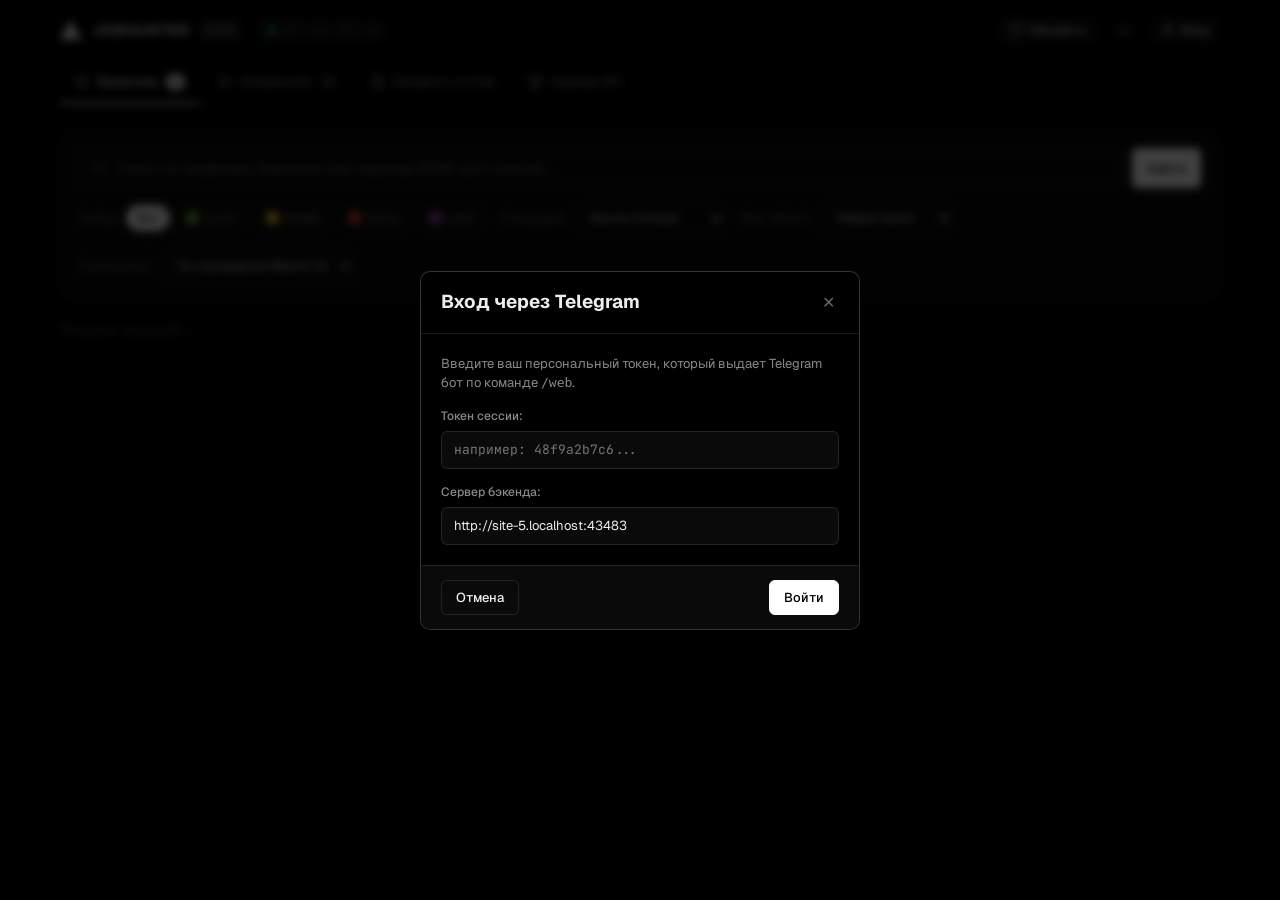
==== commit 996aa9ff: "Fix grade filtering and sorting in backend and web client" ====
--- a/web/index.html
+++ b/web/index.html
@@ -2,7 +2,8 @@
 <html lang="ru" class="dark">
 <head>
   <meta charset="UTF-8">
-  <meta name="viewport" content="width=device-width, initial-scale=1.0">
+  <meta name="viewport" content="width=device-width, initial-scale=1.0, maximum-scale=5.0, viewport-fit=cover">
+  <meta name="theme-color" content="#0a0a0a">
   <title>JobHunter // Autonomous AI Career Hunter</title>
   <link rel="preconnect" href="https://fonts.googleapis.com">
   <link rel="preconnect" href="https://fonts.gstatic.com" crossorigin>
@@ -169,6 +170,17 @@
                 <option value="50">50% и выше</option>
                 <option value="70">70% и выше</option>
                 <option value="85">85% и выше 🔥</option>
+              </select>
+            </div>
+
+            <!-- Sort Option -->
+            <div class="filter-group">
+              <label class="filter-label">Сортировка:</label>
+              <select id="sortSelect" class="select-control">
+                <option value="match_desc">По совпадению (Match %)</option>
+                <option value="grade_asc">Грейд: Junior ➔ Senior</option>
+                <option value="grade_desc">Грейд: Senior ➔ Junior</option>
+                <option value="date_desc">Сначала новые</option>
               </select>
             </div>
           </div>
@@ -325,6 +337,25 @@
               </div>
             </div>
 
+            <!-- Stored Resume File Box -->
+            <div id="resumeFileStatusBar" class="resume-file-box" style="display: none; align-items: center; justify-content: space-between; padding: 12px 14px; background: var(--bg-secondary); border: 1px solid var(--border-subtle); border-radius: var(--radius-md);">
+              <div style="display: flex; align-items: center; gap: 10px;">
+                <span style="font-size: 20px;">📄</span>
+                <div>
+                  <div id="resumeFileName" style="font-size: 13px; font-weight: 600; color: var(--text-primary);">resume.pdf</div>
+                  <div id="resumeFileMeta" style="font-size: 11px; color: var(--text-secondary);">Оригинал в формате PDF прикрепляется к откликам</div>
+                </div>
+              </div>
+              <a id="btnDownloadPDF" class="btn btn-secondary btn-sm" target="_blank" href="#" style="text-decoration: none;">
+                <svg width="14" height="14" viewBox="0 0 24 24" fill="none" stroke="currentColor" stroke-width="2">
+                  <path d="M21 15v4a2 2 0 0 1-2 2H5a2 2 0 0 1-2-2v-4"/>
+                  <polyline points="7 10 12 15 17 10"/>
+                  <line x1="12" y1="15" x2="12" y2="3"/>
+                </svg>
+                Скачать PDF
+              </a>
+            </div>
+
             <div id="skillsCloud" class="skills-cloud">
               <span class="empty-hint">Навыки загружаются...</span>
             </div>
--- a/web/style.css
+++ b/web/style.css
@@ -674,12 +674,21 @@
   background: var(--bg-tertiary);
   border: 1px solid var(--border-subtle);
   color: var(--text-primary);
+  cursor: pointer;
+  transition: transform 0.15s ease, opacity 0.15s ease;
+  user-select: none;
+}
+
+.badge-grade:hover {
+  opacity: 0.85;
+  transform: translateY(-1px);
 }
 
 .grade-junior { color: #4ade80; border-color: rgba(74, 222, 128, 0.4); }
 .grade-middle { color: #facc15; border-color: rgba(250, 204, 21, 0.4); }
 .grade-senior { color: #f87171; border-color: rgba(248, 113, 113, 0.4); }
 .grade-lead   { color: #c084fc; border-color: rgba(192, 132, 252, 0.4); }
+.grade-architect { color: #818cf8; border-color: rgba(129, 140, 248, 0.4); }
 
 .badge-source {
   font-size: 11px;
@@ -1238,3 +1247,236 @@
 
 .toast-success { border-color: #22c55e; }
 .toast-error   { border-color: var(--danger); }
+
+/* ==========================================================================
+   Mobile & Responsive Enhancements (Touch-friendly & Adaptive)
+   ========================================================================== */
+@media (max-width: 768px) {
+  body {
+    overflow-x: hidden;
+  }
+
+  .nav-container {
+    padding: 0 12px;
+    height: 52px;
+  }
+
+  .brand-title {
+    font-size: 13px;
+  }
+
+  .brand-badge {
+    display: none;
+  }
+
+  #serverStatusText {
+    display: none; /* Show dot only on mobile */
+  }
+
+  .server-status {
+    padding: 3px 6px;
+    margin-left: 2px;
+  }
+
+  .user-meta {
+    display: none !important;
+  }
+
+  #btnRefreshJobs .btn-text {
+    display: none;
+  }
+
+  #btnRefreshJobs {
+    padding: 6px 8px;
+    min-width: 36px;
+  }
+
+  #authBtnLabel {
+    display: none;
+  }
+
+  #btnAuthModal {
+    padding: 6px 8px;
+    min-width: 36px;
+  }
+
+  /* Tabs Bar Horizontal Touch Scrolling */
+  .tabs-container {
+    padding: 0 8px;
+    overflow-x: auto;
+    white-space: nowrap;
+    -webkit-overflow-scrolling: touch;
+    scrollbar-width: none;
+    gap: 4px;
+  }
+
+  .tabs-container::-webkit-scrollbar {
+    display: none;
+  }
+
+  .tab-item {
+    padding: 10px 14px;
+    font-size: 13px;
+    flex-shrink: 0;
+  }
+
+  /* Main View & Layout */
+  .main-content {
+    padding: 14px 12px 60px;
+  }
+
+  .view-header {
+    margin-bottom: 12px;
+  }
+
+  .view-title {
+    font-size: 18px;
+  }
+
+  .view-subtitle {
+    font-size: 12px;
+  }
+
+  /* Filters & Search */
+  .filters-bar {
+    flex-direction: column;
+    align-items: stretch;
+    gap: 8px;
+  }
+
+  .search-box {
+    max-width: 100%;
+    width: 100%;
+  }
+
+  .search-input {
+    height: 44px;
+    font-size: 16px; /* iOS zoom prevention */
+  }
+
+  .filter-select, .sort-select {
+    width: 100%;
+    height: 44px;
+    font-size: 15px;
+  }
+
+  .form-input {
+    font-size: 16px; /* iOS zoom prevention */
+    height: 44px;
+  }
+
+  /* Vacancy Cards */
+  .vacancy-card {
+    padding: 14px;
+    border-radius: var(--radius-md);
+    gap: 12px;
+  }
+
+  .vacancy-header {
+    flex-direction: column;
+    align-items: flex-start;
+    gap: 6px;
+  }
+
+  .vacancy-title {
+    font-size: 15px;
+    line-height: 1.35;
+  }
+
+  .vacancy-salary {
+    font-size: 14px;
+  }
+
+  .vacancy-meta-row {
+    flex-wrap: wrap;
+    gap: 6px;
+  }
+
+  .vacancy-actions {
+    display: grid;
+    grid-template-columns: 1fr;
+    gap: 8px;
+    width: 100%;
+  }
+
+  .vacancy-actions .btn {
+    width: 100%;
+    justify-content: center;
+    height: 42px;
+    font-size: 13px;
+  }
+
+  /* Modals (Bottom-Sheet style on mobile) */
+  .modal-backdrop {
+    padding: 0;
+    align-items: flex-end;
+  }
+
+  .modal-card {
+    width: 100%;
+    max-width: 100%;
+    max-height: 90vh;
+    border-bottom-left-radius: 0;
+    border-bottom-right-radius: 0;
+    border-left: none;
+    border-right: none;
+    border-bottom: none;
+  }
+
+  .modal-header {
+    padding: 12px 16px;
+  }
+
+  .modal-body {
+    padding: 14px 16px;
+    max-height: calc(90vh - 140px);
+    overflow-y: auto;
+  }
+
+  .modal-footer {
+    padding: 12px 16px;
+    flex-direction: column-reverse;
+    gap: 8px;
+  }
+
+  .modal-footer .btn {
+    width: 100%;
+    justify-content: center;
+    height: 44px;
+  }
+
+  .footer-actions-right {
+    width: 100%;
+    flex-direction: column;
+    gap: 8px;
+  }
+
+  .cl-textarea {
+    font-size: 15px;
+    min-height: 180px;
+    line-height: 1.5;
+  }
+
+  /* Profile & Settings Cards */
+  .settings-card {
+    padding: 16px;
+    gap: 14px;
+  }
+
+  .stack-selector {
+    grid-template-columns: repeat(2, 1fr);
+  }
+
+  .poll-status-bar {
+    flex-direction: column;
+    align-items: stretch;
+    gap: 12px;
+  }
+
+  .poll-status-bar .btn {
+    width: 100%;
+    height: 44px;
+    justify-content: center;
+  }
+}
+
